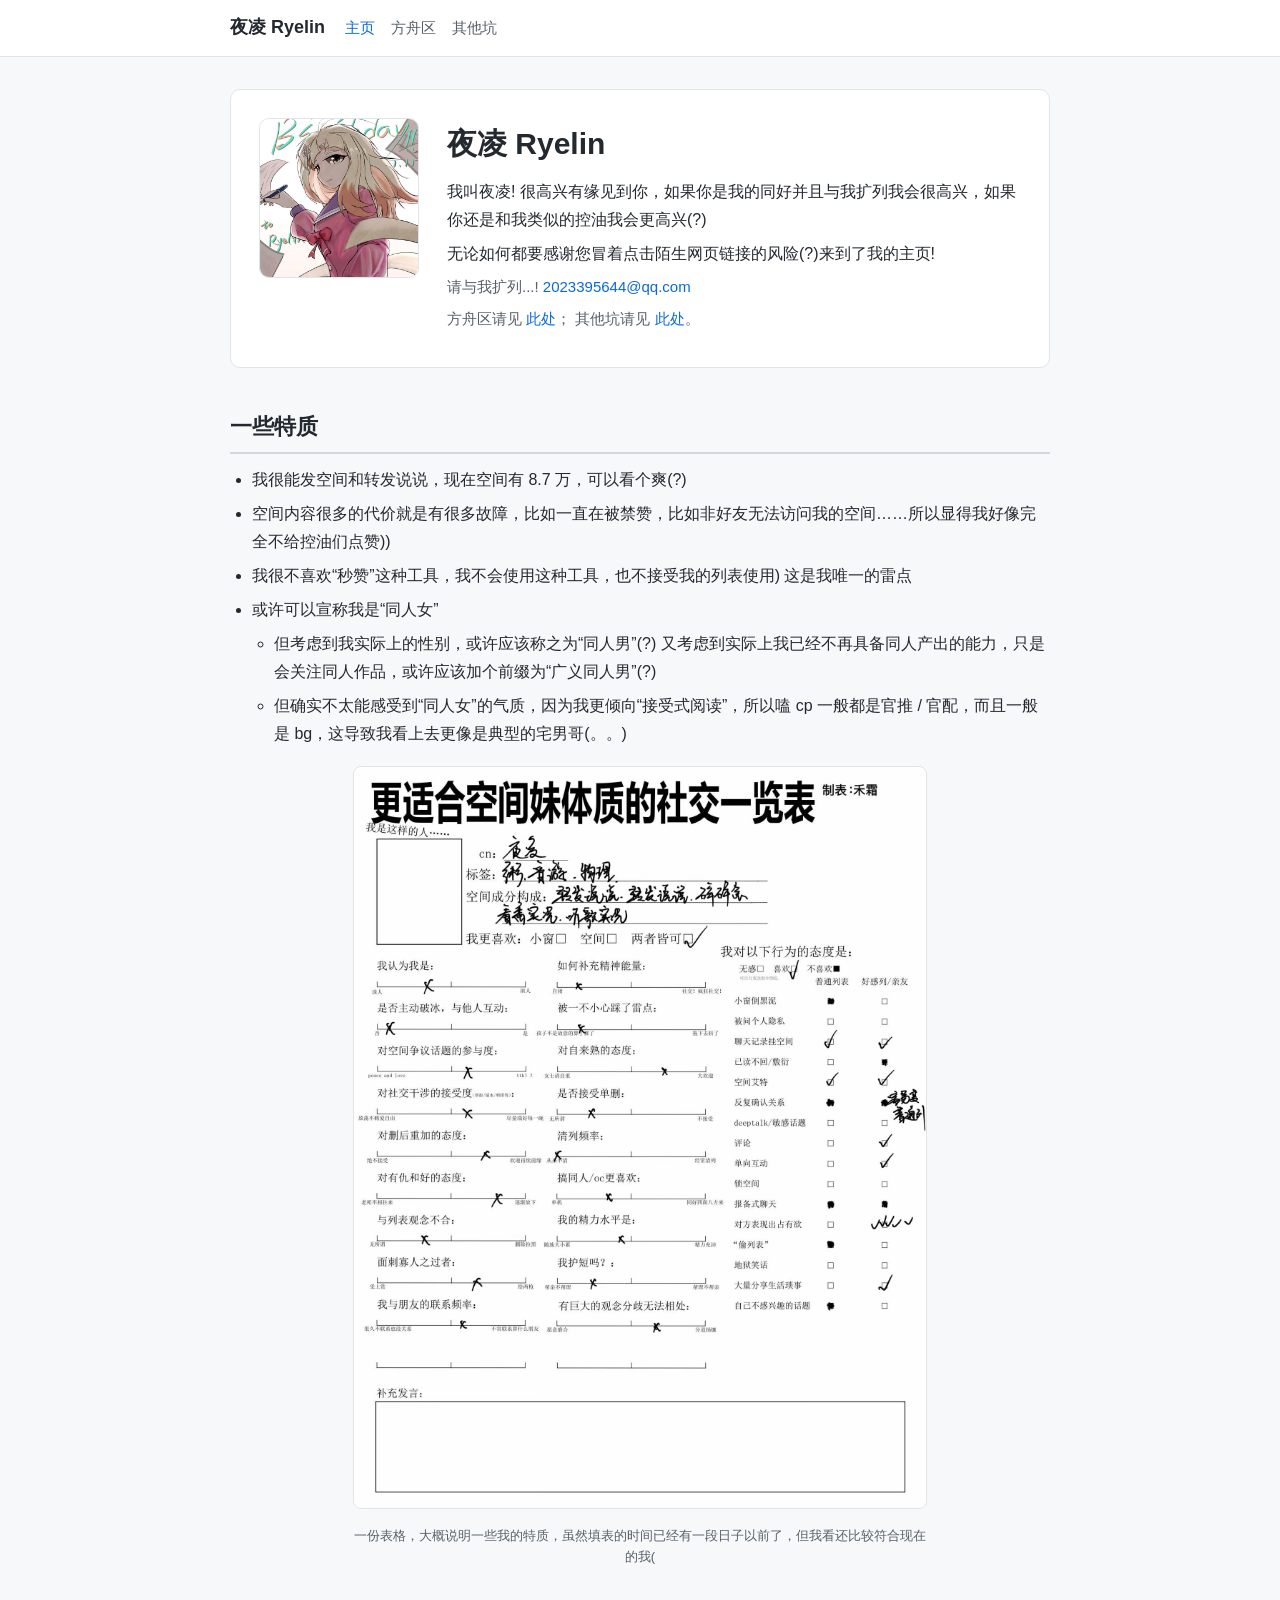
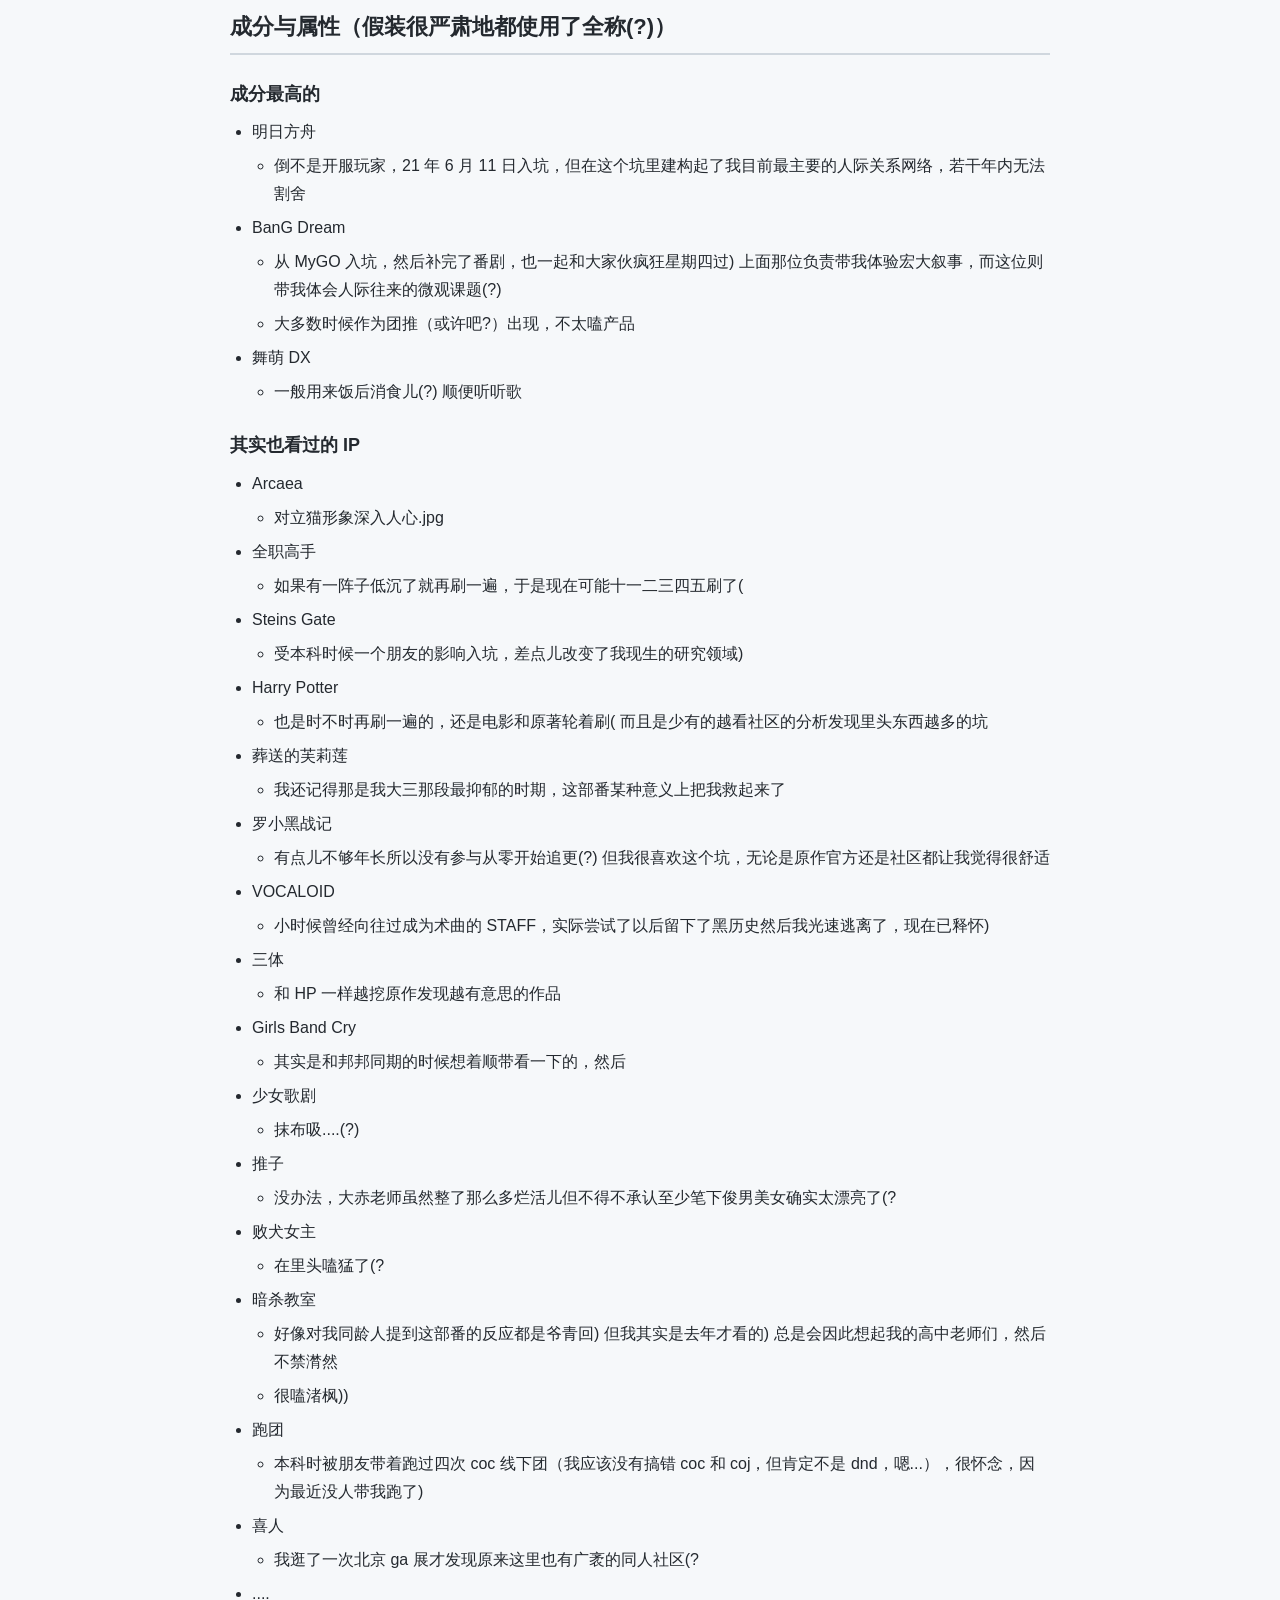
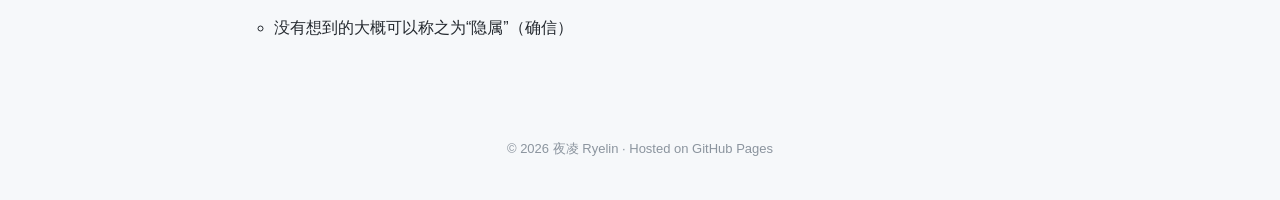
==== index.html @ 6c5edc1b "初始化 RyelinACGN 站点：主页、方舟区、其他坑与两篇文章" ====
<!DOCTYPE html>
<html lang="zh-CN">
<head>
  <meta charset="UTF-8" />
  <!-- 让页面在手机上按实际宽度渲染，而不是缩小显示 -->
  <meta name="viewport" content="width=device-width, initial-scale=1.0" />
  <title>夜凌 Ryelin - 主页</title>
  <meta name="description" content="夜凌 Ryelin 的 ACGN 个人主页：一些特质、成分与属性。" />
  <!-- 引入本页专用样式表（全站共用） -->
  <link rel="stylesheet" href="assets/css/ryelin.css" />
</head>

<body>

  <!-- ===================== 顶部导航栏 ===================== -->
  <nav class="site-nav">
    <div class="nav-inner">
      <a class="nav-brand" href="index.html">夜凌 Ryelin</a>
      <div class="nav-links">
        <!-- 当前页 index.html 用 active 高亮 -->
        <a class="active" href="index.html">主页</a>
        <a href="ark.html">方舟区</a>
        <a href="misc.html">其他坑</a>
      </div>
    </div>
  </nav>

  <main class="container">

    <!-- ===================== 个人信息头部 ===================== -->
    <section class="profile">
      <!-- 个人照片：文件位于 images/Ryelin.jpg -->
      <img class="photo" src="images/Ryelin.jpg" alt="夜凌 Ryelin 的照片" />

      <div class="intro">
        <h1>夜凌 Ryelin</h1>

        <p>我叫夜凌! 很高兴有缘见到你，如果你是我的同好并且与我扩列我会很高兴，如果你还是和我类似的控油我会更高兴(?)</p>

        <p>无论如何都要感谢您冒着点击陌生网页链接的风险(?)来到了我的主页!</p>

        <!-- 联系方式：邮箱做了 mailto 链接，点击可直接发信 -->
        <p class="muted">
          请与我扩列...!
          <a href="mailto:2023395644@qq.com">2023395644@qq.com</a>
        </p>

        <!-- 引导读者前往其它分页 -->
        <p class="muted">
          方舟区请见 <a href="ark.html">此处</a>；
          其他坑请见 <a href="misc.html">此处</a>。
        </p>
      </div>
    </section>

    <!-- ===================== 一些特质 ===================== -->
    <h2>一些特质</h2>
    <ul class="clean">
      <li>我很能发空间和转发说说，现在空间有 8.7 万，可以看个爽(?)</li>
      <li>空间内容很多的代价就是有很多故障，比如一直在被禁赞，比如非好友无法访问我的空间……所以显得我好像完全不给控油们点赞))</li>
      <li>我很不喜欢“秒赞”这种工具，我不会使用这种工具，也不接受我的列表使用) 这是我唯一的雷点</li>
      <li>或许可以宣称我是“同人女”
        <ul class="clean">
          <li>但考虑到我实际上的性别，或许应该称之为“同人男”(?) 又考虑到实际上我已经不再具备同人产出的能力，只是会关注同人作品，或许应该加个前缀为“广义同人男”(?)</li>
          <li>但确实不太能感受到“同人女”的气质，因为我更倾向“接受式阅读”，所以嗑 cp 一般都是官推 / 官配，而且一般是 bg，这导致我看上去更像是典型的宅男哥(。。)</li>
        </ul>
      </li>
    </ul>

    <!-- 特质表格配图：窄图 + 小字居中的图注 -->
    <figure class="fig narrow">
      <img src="images/traits.jpg" alt="一份说明作者特质的表格" />
      <figcaption>一份表格，大概说明一些我的特质，虽然填表的时间已经有一段日子以前了，但我看还比较符合现在的我(</figcaption>
    </figure>

    <!-- ===================== 成分与属性 ===================== -->
    <h2>成分与属性（假装很严肃地都使用了全称(?)）</h2>

    <h3>成分最高的</h3>
    <ul class="clean">
      <li>明日方舟
        <ul class="clean">
          <li>倒不是开服玩家，21 年 6 月 11 日入坑，但在这个坑里建构起了我目前最主要的人际关系网络，若干年内无法割舍</li>
        </ul>
      </li>
      <li>BanG Dream
        <ul class="clean">
          <li>从 MyGO 入坑，然后补完了番剧，也一起和大家伙疯狂星期四过) 上面那位负责带我体验宏大叙事，而这位则带我体会人际往来的微观课题(?)</li>
          <li>大多数时候作为团推（或许吧?）出现，不太嗑产品</li>
        </ul>
      </li>
      <li>舞萌 DX
        <ul class="clean">
          <li>一般用来饭后消食儿(?) 顺便听听歌</li>
        </ul>
      </li>
    </ul>

    <h3>其实也看过的 IP</h3>
    <ul class="clean">
      <li>Arcaea
        <ul class="clean"><li>对立猫形象深入人心.jpg</li></ul>
      </li>
      <li>全职高手
        <ul class="clean"><li>如果有一阵子低沉了就再刷一遍，于是现在可能十一二三四五刷了(</li></ul>
      </li>
      <li>Steins Gate
        <ul class="clean"><li>受本科时候一个朋友的影响入坑，差点儿改变了我现生的研究领域)</li></ul>
      </li>
      <li>Harry Potter
        <ul class="clean"><li>也是时不时再刷一遍的，还是电影和原著轮着刷( 而且是少有的越看社区的分析发现里头东西越多的坑</li></ul>
      </li>
      <li>葬送的芙莉莲
        <ul class="clean"><li>我还记得那是我大三那段最抑郁的时期，这部番某种意义上把我救起来了</li></ul>
      </li>
      <li>罗小黑战记
        <ul class="clean"><li>有点儿不够年长所以没有参与从零开始追更(?) 但我很喜欢这个坑，无论是原作官方还是社区都让我觉得很舒适</li></ul>
      </li>
      <li>VOCALOID
        <ul class="clean"><li>小时候曾经向往过成为术曲的 STAFF，实际尝试了以后留下了黑历史然后我光速逃离了，现在已释怀)</li></ul>
      </li>
      <li>三体
        <ul class="clean"><li>和 HP 一样越挖原作发现越有意思的作品</li></ul>
      </li>
      <li>Girls Band Cry
        <ul class="clean"><li>其实是和邦邦同期的时候想着顺带看一下的，然后</li></ul>
      </li>
      <li>少女歌剧
        <ul class="clean"><li>抹布吸....(?)</li></ul>
      </li>
      <li>推子
        <ul class="clean"><li>没办法，大赤老师虽然整了那么多烂活儿但不得不承认至少笔下俊男美女确实太漂亮了(?</li></ul>
      </li>
      <li>败犬女主
        <ul class="clean"><li>在里头嗑猛了(?</li></ul>
      </li>
      <li>暗杀教室
        <ul class="clean">
          <li>好像对我同龄人提到这部番的反应都是爷青回) 但我其实是去年才看的) 总是会因此想起我的高中老师们，然后不禁潸然</li>
          <li>很嗑渚枫))</li>
        </ul>
      </li>
      <li>跑团
        <ul class="clean"><li>本科时被朋友带着跑过四次 coc 线下团（我应该没有搞错 coc 和 coj，但肯定不是 dnd，嗯...），很怀念，因为最近没人带我跑了)</li></ul>
      </li>
      <li>喜人
        <ul class="clean"><li>我逛了一次北京 ga 展才发现原来这里也有广袤的同人社区(?</li></ul>
      </li>
      <li>....
        <ul class="clean"><li>没有想到的大概可以称之为“隐属”（确信）</li></ul>
      </li>
    </ul>

  </main>

  <!-- ===================== 页脚 ===================== -->
  <footer class="site-footer">
    © <span id="year"></span> 夜凌 Ryelin · Hosted on GitHub Pages
  </footer>

  <!-- 自动把页脚年份更新为当前年份，省得每年手动改 -->
  <script>
    document.getElementById('year').textContent = new Date().getFullYear();
  </script>

</body>
</html>
---- assets/css/ryelin.css ----
/* =========================================================
   夜凌 Ryelin 个人主页样式表 (ryelin.css)
   说明：本文件服务于本站全部手写页面（index / ark / misc / blog 等），
   不依赖任何前端框架，纯 CSS 实现，便于日后自行修改。
   ========================================================= */

/* ---------- 全局基础样式 ---------- */
* {
  box-sizing: border-box; /* 让 padding/border 计入宽度，避免布局溢出 */
}

body {
  margin: 0;
  padding: 0;
  /* 使用系统自带字体，兼顾中文与英文显示，无需额外加载字体文件 */
  font-family: -apple-system, BlinkMacSystemFont, "Segoe UI", "Microsoft YaHei",
    "PingFang SC", "Hiragino Sans GB", Roboto, Helvetica, Arial, sans-serif;
  font-size: 16px;
  line-height: 1.75;
  color: #24292f;
  background-color: #f6f8fa;
}

/* ---------- 顶部导航栏 ---------- */
.site-nav {
  background-color: #ffffff;
  border-bottom: 1px solid #e1e4e8;
  position: sticky; /* 滚动时固定在顶部 */
  top: 0;
  z-index: 10;
}

.site-nav .nav-inner {
  max-width: 860px;
  margin: 0 auto;
  padding: 12px 20px;
  display: flex;
  align-items: center;
  gap: 20px;
}

.site-nav .nav-brand {
  font-weight: 700;
  font-size: 18px;
  color: #24292f;
  text-decoration: none;
}

.site-nav .nav-links {
  display: flex;
  gap: 16px;
  flex-wrap: wrap;
}

.site-nav .nav-links a {
  color: #57606a;
  text-decoration: none;
  font-size: 15px;
}

.site-nav .nav-links a:hover,
.site-nav .nav-links a.active {
  color: #0969da; /* 悬停或当前页高亮为蓝色 */
}

/* ---------- 主体内容容器 ---------- */
.container {
  max-width: 860px;
  margin: 0 auto;
  padding: 32px 20px 64px;
}

/* ---------- 标题层级 ---------- */
h1 {
  font-size: 30px;
  margin: 0 0 8px;
}

h2 {
  font-size: 22px;
  margin: 40px 0 12px;
  padding-bottom: 6px;
  border-bottom: 2px solid #d0d7de; /* 区块标题下的分隔线 */
}

h3 {
  font-size: 18px;
  margin: 24px 0 8px;
}

/* ---------- 首页个人信息头部（照片 + 简介） ---------- */
.profile {
  display: flex;
  flex-wrap: wrap;
  gap: 28px;
  align-items: flex-start;
  background: #ffffff;
  border: 1px solid #e1e4e8;
  border-radius: 10px;
  padding: 28px;
}

.profile .photo {
  width: 160px;
  height: 160px;
  object-fit: cover; /* 裁剪填充，保证头像不变形 */
  border-radius: 10px;
  border: 1px solid #e1e4e8;
  flex-shrink: 0;
}

.profile .intro {
  flex: 1 1 320px;
}

.profile .intro p {
  margin: 6px 0;
}

/* 副标题/说明文字使用灰色 */
.muted {
  color: #57606a;
  font-size: 15px;
}

/* ---------- 列表样式 ---------- */
ul.clean {
  margin: 8px 0;
  padding-left: 22px;
}

ul.clean li {
  margin: 6px 0;
}

/* 嵌套列表（研究方向下的子项）保持紧凑 */
ul.clean ul {
  margin: 4px 0;
}

/* ---------- 链接 ---------- */
a {
  color: #0969da;
  text-decoration: none;
}

a:hover {
  text-decoration: underline;
}

/* ---------- 卡片区块（用于各条目） ---------- */
.card {
  background: #ffffff;
  border: 1px solid #e1e4e8;
  border-radius: 10px;
  padding: 18px 22px;
  margin: 16px 0;
}

.card .card-title {
  font-size: 17px;
  font-weight: 600;
  margin: 0 0 6px;
}

.card .card-meta {
  color: #57606a;
  font-size: 14px;
  margin: 4px 0;
}

.card .card-body {
  margin: 10px 0 0;
}

/* 论文条目中的外部链接小标签 */
.tag-links a {
  display: inline-block;
  margin-right: 12px;
  font-size: 14px;
}

/* =========================================================
   以下为 ACGN 站特有排版：图片、图注、合作者、脚注等
   ========================================================= */

/* ---------- 图片与图注 ---------- */
/* 标准插图：居中、限制最大宽度，避免在正文里显得过大 */
figure.fig {
  margin: 18px auto;
  text-align: center;
}

figure.fig img {
  max-width: 100%;
  height: auto;
  border: 1px solid #e1e4e8;
  border-radius: 8px;
}

/* 两侧留白更多的窄图（母版要求“留一点页边距，不要填满”） */
figure.fig.narrow img {
  max-width: 70%;
}

/* 更小的图（例如“白毛博士2”要与图注左右分布） */
figure.fig.small img {
  max-width: 55%;
}

/* 图注：小字号、灰色、居中 */
figure.fig figcaption {
  margin-top: 8px;
  font-size: 13px;
  line-height: 1.6;
  color: #57606a;
  text-align: center;
}

/* 图注在图片宽度范围内居中，且两侧留白 */
figure.fig.narrow figcaption {
  max-width: 70%;
  margin-left: auto;
  margin-right: auto;
}

/* ---------- 左右分布的图文（图小、注大） ---------- */
.figure-side {
  display: flex;
  flex-wrap: wrap;
  gap: 20px;
  align-items: center; /* 图与注在垂直方向居中 */
  margin: 18px 0;
}

.figure-side img {
  width: 40%; /* 图片较小 */
  max-width: 260px;
  height: auto;
  border: 1px solid #e1e4e8;
  border-radius: 8px;
  flex-shrink: 0;
}

.figure-side .side-caption {
  flex: 1 1 240px;
  font-size: 19px; /* 图注字号放大 */
  color: #24292f;
}

/* ---------- 合作者强调（加粗，接近小标题字体） ---------- */
.collab {
  font-size: 16px;
  font-weight: 700;
  color: #24292f;
  margin: 10px 0 4px;
}

/* ---------- 小字居中说明 / 图注型文字 ---------- */
.note {
  font-size: 13px;
  color: #57606a;
  text-align: center;
  margin: 6px 0 18px;
}

/* ---------- 删除线说明（居中缩小） ---------- */
.strike-note {
  text-align: center;
  font-size: 13px;
  color: #8b949e;
  text-decoration: line-through;
  margin: 6px 0 18px;
}

/* ---------- 浅色区块（文章中的引用/补充段落） ---------- */
.block-muted {
  background: #eef1f4;
  border-left: 3px solid #d0d7de;
  border-radius: 6px;
  padding: 14px 18px;
  margin: 20px 0;
  color: #6e7781; /* 文字更浅一些 */
  font-size: 14px;
}

.block-muted p {
  margin: 6px 0;
}

/* ---------- 文章页（blog） ---------- */
.article {
  background: #ffffff;
  border: 1px solid #e1e4e8;
  border-radius: 10px;
  padding: 28px 30px;
}

.article h1 {
  font-size: 24px;
  line-height: 1.5;
}

/* 文章摘要：居中标题 + 比正文更大的页边距 */
.article .abstract {
  margin: 24px 0 32px;
}

.article .abstract .abstract-title {
  text-align: center;
  font-weight: 700;
  margin-bottom: 8px;
}

.article .abstract p {
  margin: 8px 0;
  padding: 0 12%; /* 摘要两侧留白比正文大 */
  color: #3d444d;
}

.article h4 {
  font-size: 17px;
  margin: 26px 0 8px;
}

/* 脚注文字：字号减小、居中 */
.footnote {
  font-size: 12px;
  color: #8b949e;
  text-align: center;
  margin: 4px 0 18px;
}

/* 正文内联脚注标记（上标形式的小链接） */
.fn-ref {
  font-size: 12px;
  vertical-align: super;
  color: #0969da;
}

/* ---------- 页脚 ---------- */
.site-footer {
  text-align: center;
  color: #8b949e;
  font-size: 13px;
  padding: 24px 20px 40px;
}

/* ---------- 窄屏适配 ---------- */
@media (max-width: 600px) {
  .profile {
    flex-direction: column;
    align-items: center;
    text-align: center;
  }
  .profile .intro {
    text-align: left;
  }
  h1 {
    font-size: 26px;
  }
  figure.fig.narrow img,
  figure.fig.small img {
    max-width: 100%;
  }
  figure.fig.narrow figcaption {
    max-width: 100%;
  }
  .figure-side {
    flex-direction: column;
    align-items: center;
    text-align: center;
  }
  .figure-side img {
    width: 70%;
  }
  .article {
    padding: 20px 18px;
  }
  .article .abstract p {
    padding: 0;
  }
}
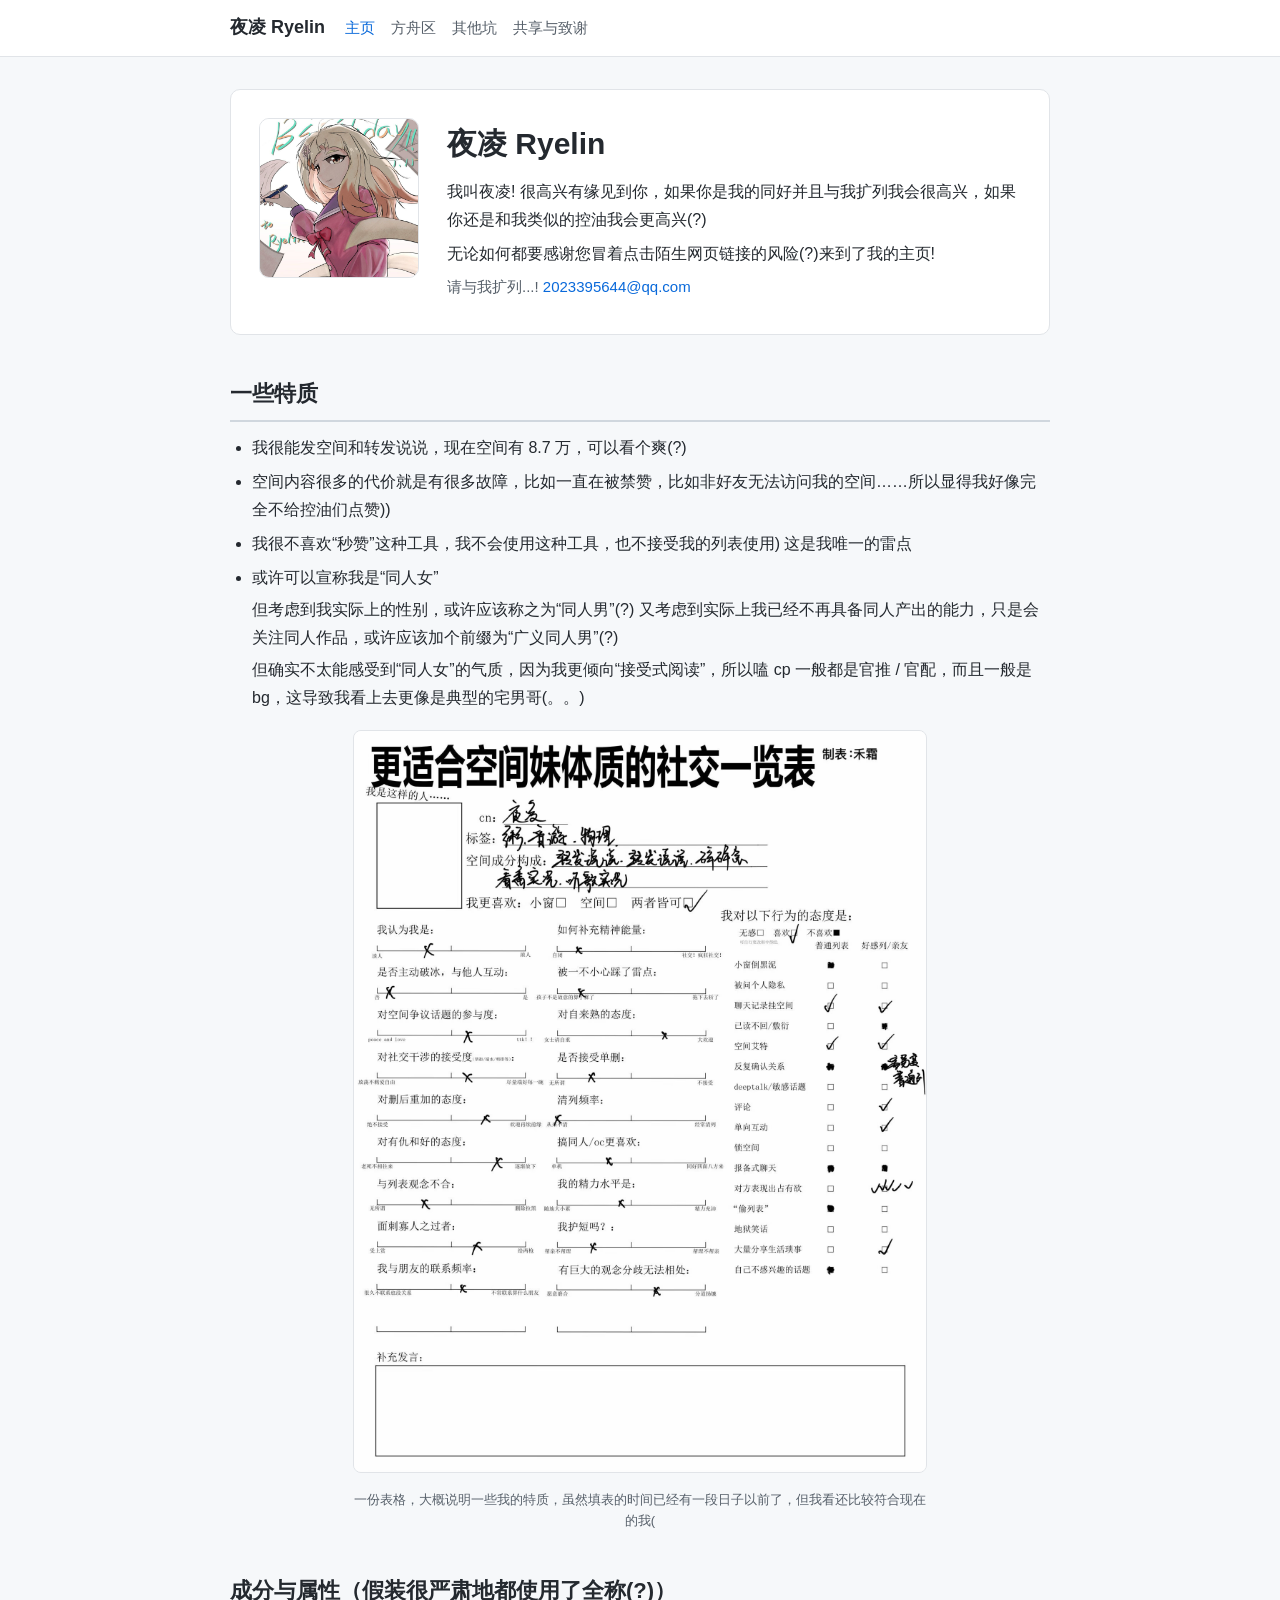
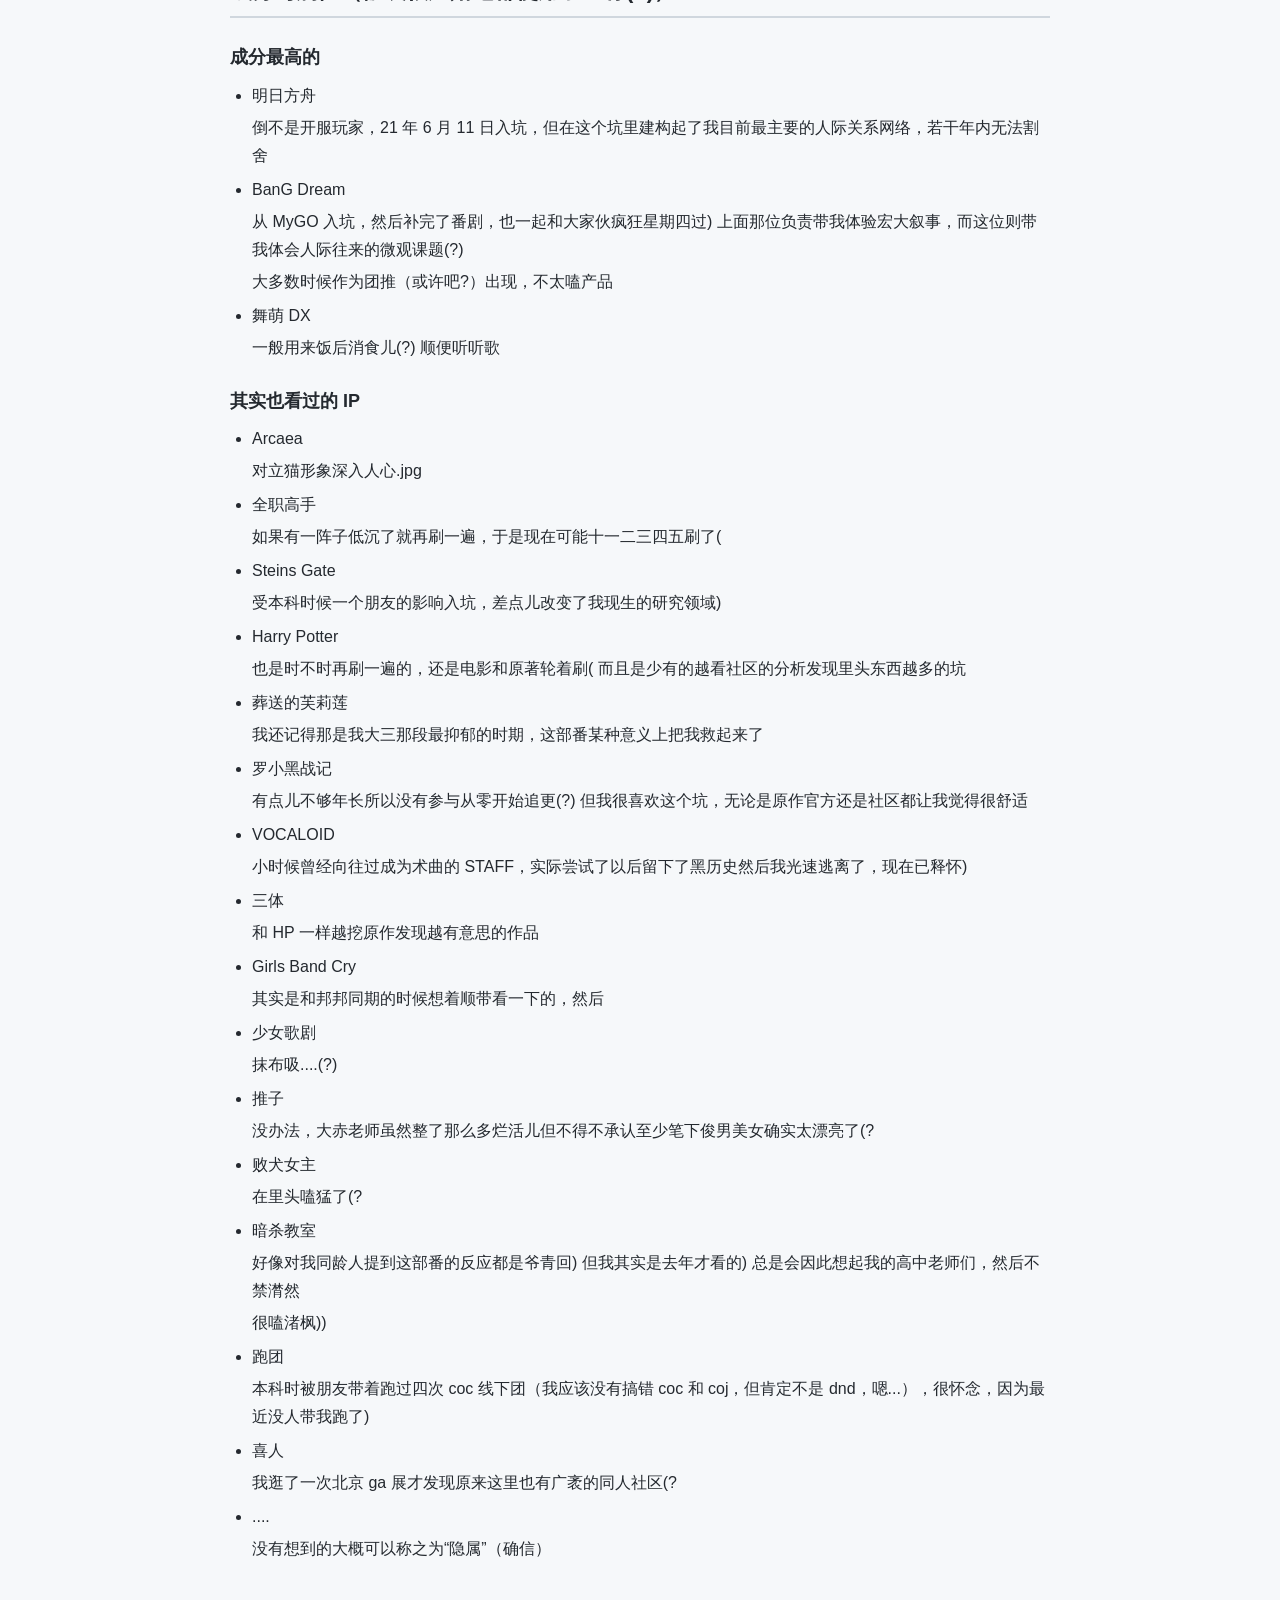
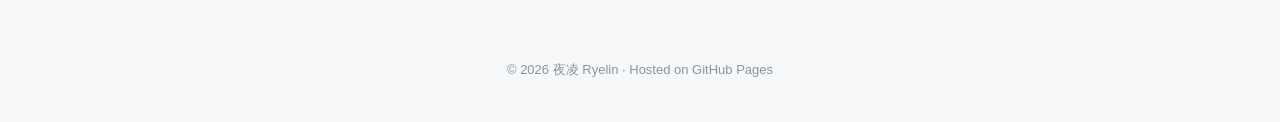
==== commit 6d4c2fa6: "按最新母版更新：新增共享与致谢页、去除分页引导语、解释项去圆圈、图注板块内居中" ====
--- a/index.html
+++ b/index.html
@@ -21,6 +21,7 @@
         <a class="active" href="index.html">主页</a>
         <a href="ark.html">方舟区</a>
         <a href="misc.html">其他坑</a>
+        <a href="acknowledge.html">共享与致谢</a>
       </div>
     </div>
   </nav>
@@ -44,12 +45,6 @@
           请与我扩列...!
           <a href="mailto:2023395644@qq.com">2023395644@qq.com</a>
         </p>
-
-        <!-- 引导读者前往其它分页 -->
-        <p class="muted">
-          方舟区请见 <a href="ark.html">此处</a>；
-          其他坑请见 <a href="misc.html">此处</a>。
-        </p>
       </div>
     </section>
 
@@ -60,10 +55,8 @@
       <li>空间内容很多的代价就是有很多故障，比如一直在被禁赞，比如非好友无法访问我的空间……所以显得我好像完全不给控油们点赞))</li>
       <li>我很不喜欢“秒赞”这种工具，我不会使用这种工具，也不接受我的列表使用) 这是我唯一的雷点</li>
       <li>或许可以宣称我是“同人女”
-        <ul class="clean">
-          <li>但考虑到我实际上的性别，或许应该称之为“同人男”(?) 又考虑到实际上我已经不再具备同人产出的能力，只是会关注同人作品，或许应该加个前缀为“广义同人男”(?)</li>
-          <li>但确实不太能感受到“同人女”的气质，因为我更倾向“接受式阅读”，所以嗑 cp 一般都是官推 / 官配，而且一般是 bg，这导致我看上去更像是典型的宅男哥(。。)</li>
-        </ul>
+        <p>但考虑到我实际上的性别，或许应该称之为“同人男”(?) 又考虑到实际上我已经不再具备同人产出的能力，只是会关注同人作品，或许应该加个前缀为“广义同人男”(?)</p>
+        <p>但确实不太能感受到“同人女”的气质，因为我更倾向“接受式阅读”，所以嗑 cp 一般都是官推 / 官配，而且一般是 bg，这导致我看上去更像是典型的宅男哥(。。)</p>
       </li>
     </ul>
 
@@ -79,75 +72,67 @@
     <h3>成分最高的</h3>
     <ul class="clean">
       <li>明日方舟
-        <ul class="clean">
-          <li>倒不是开服玩家，21 年 6 月 11 日入坑，但在这个坑里建构起了我目前最主要的人际关系网络，若干年内无法割舍</li>
-        </ul>
+        <p>倒不是开服玩家，21 年 6 月 11 日入坑，但在这个坑里建构起了我目前最主要的人际关系网络，若干年内无法割舍</p>
       </li>
       <li>BanG Dream
-        <ul class="clean">
-          <li>从 MyGO 入坑，然后补完了番剧，也一起和大家伙疯狂星期四过) 上面那位负责带我体验宏大叙事，而这位则带我体会人际往来的微观课题(?)</li>
-          <li>大多数时候作为团推（或许吧?）出现，不太嗑产品</li>
-        </ul>
+        <p>从 MyGO 入坑，然后补完了番剧，也一起和大家伙疯狂星期四过) 上面那位负责带我体验宏大叙事，而这位则带我体会人际往来的微观课题(?)</p>
+        <p>大多数时候作为团推（或许吧?）出现，不太嗑产品</p>
       </li>
       <li>舞萌 DX
-        <ul class="clean">
-          <li>一般用来饭后消食儿(?) 顺便听听歌</li>
-        </ul>
+        <p>一般用来饭后消食儿(?) 顺便听听歌</p>
       </li>
     </ul>
 
     <h3>其实也看过的 IP</h3>
     <ul class="clean">
       <li>Arcaea
-        <ul class="clean"><li>对立猫形象深入人心.jpg</li></ul>
+        <p>对立猫形象深入人心.jpg</p>
       </li>
       <li>全职高手
-        <ul class="clean"><li>如果有一阵子低沉了就再刷一遍，于是现在可能十一二三四五刷了(</li></ul>
+        <p>如果有一阵子低沉了就再刷一遍，于是现在可能十一二三四五刷了(</p>
       </li>
       <li>Steins Gate
-        <ul class="clean"><li>受本科时候一个朋友的影响入坑，差点儿改变了我现生的研究领域)</li></ul>
+        <p>受本科时候一个朋友的影响入坑，差点儿改变了我现生的研究领域)</p>
       </li>
       <li>Harry Potter
-        <ul class="clean"><li>也是时不时再刷一遍的，还是电影和原著轮着刷( 而且是少有的越看社区的分析发现里头东西越多的坑</li></ul>
+        <p>也是时不时再刷一遍的，还是电影和原著轮着刷( 而且是少有的越看社区的分析发现里头东西越多的坑</p>
       </li>
       <li>葬送的芙莉莲
-        <ul class="clean"><li>我还记得那是我大三那段最抑郁的时期，这部番某种意义上把我救起来了</li></ul>
+        <p>我还记得那是我大三那段最抑郁的时期，这部番某种意义上把我救起来了</p>
       </li>
       <li>罗小黑战记
-        <ul class="clean"><li>有点儿不够年长所以没有参与从零开始追更(?) 但我很喜欢这个坑，无论是原作官方还是社区都让我觉得很舒适</li></ul>
+        <p>有点儿不够年长所以没有参与从零开始追更(?) 但我很喜欢这个坑，无论是原作官方还是社区都让我觉得很舒适</p>
       </li>
       <li>VOCALOID
-        <ul class="clean"><li>小时候曾经向往过成为术曲的 STAFF，实际尝试了以后留下了黑历史然后我光速逃离了，现在已释怀)</li></ul>
+        <p>小时候曾经向往过成为术曲的 STAFF，实际尝试了以后留下了黑历史然后我光速逃离了，现在已释怀)</p>
       </li>
       <li>三体
-        <ul class="clean"><li>和 HP 一样越挖原作发现越有意思的作品</li></ul>
+        <p>和 HP 一样越挖原作发现越有意思的作品</p>
       </li>
       <li>Girls Band Cry
-        <ul class="clean"><li>其实是和邦邦同期的时候想着顺带看一下的，然后</li></ul>
+        <p>其实是和邦邦同期的时候想着顺带看一下的，然后</p>
       </li>
       <li>少女歌剧
-        <ul class="clean"><li>抹布吸....(?)</li></ul>
+        <p>抹布吸....(?)</p>
       </li>
       <li>推子
-        <ul class="clean"><li>没办法，大赤老师虽然整了那么多烂活儿但不得不承认至少笔下俊男美女确实太漂亮了(?</li></ul>
+        <p>没办法，大赤老师虽然整了那么多烂活儿但不得不承认至少笔下俊男美女确实太漂亮了(?</p>
       </li>
       <li>败犬女主
-        <ul class="clean"><li>在里头嗑猛了(?</li></ul>
+        <p>在里头嗑猛了(?</p>
       </li>
       <li>暗杀教室
-        <ul class="clean">
-          <li>好像对我同龄人提到这部番的反应都是爷青回) 但我其实是去年才看的) 总是会因此想起我的高中老师们，然后不禁潸然</li>
-          <li>很嗑渚枫))</li>
-        </ul>
+        <p>好像对我同龄人提到这部番的反应都是爷青回) 但我其实是去年才看的) 总是会因此想起我的高中老师们，然后不禁潸然</p>
+        <p>很嗑渚枫))</p>
       </li>
       <li>跑团
-        <ul class="clean"><li>本科时被朋友带着跑过四次 coc 线下团（我应该没有搞错 coc 和 coj，但肯定不是 dnd，嗯...），很怀念，因为最近没人带我跑了)</li></ul>
+        <p>本科时被朋友带着跑过四次 coc 线下团（我应该没有搞错 coc 和 coj，但肯定不是 dnd，嗯...），很怀念，因为最近没人带我跑了)</p>
       </li>
       <li>喜人
-        <ul class="clean"><li>我逛了一次北京 ga 展才发现原来这里也有广袤的同人社区(?</li></ul>
+        <p>我逛了一次北京 ga 展才发现原来这里也有广袤的同人社区(?</p>
       </li>
       <li>....
-        <ul class="clean"><li>没有想到的大概可以称之为“隐属”（确信）</li></ul>
+        <p>没有想到的大概可以称之为“隐属”（确信）</p>
       </li>
     </ul>
 
--- a/assets/css/ryelin.css
+++ b/assets/css/ryelin.css
@@ -138,6 +138,11 @@
   margin: 4px 0;
 }
 
+/* 列表项内的解释段落（不显示圆圈，作为条目的说明文字） */
+ul.clean li > p {
+  margin: 4px 0;
+}
+
 /* ---------- 链接 ---------- */
 a {
   color: #0969da;
@@ -246,6 +251,7 @@
   flex: 1 1 240px;
   font-size: 19px; /* 图注字号放大 */
   color: #24292f;
+  text-align: center; /* 图注在自己的板块内居中 */
 }
 
 /* ---------- 合作者强调（加粗，接近小标题字体） ---------- */
